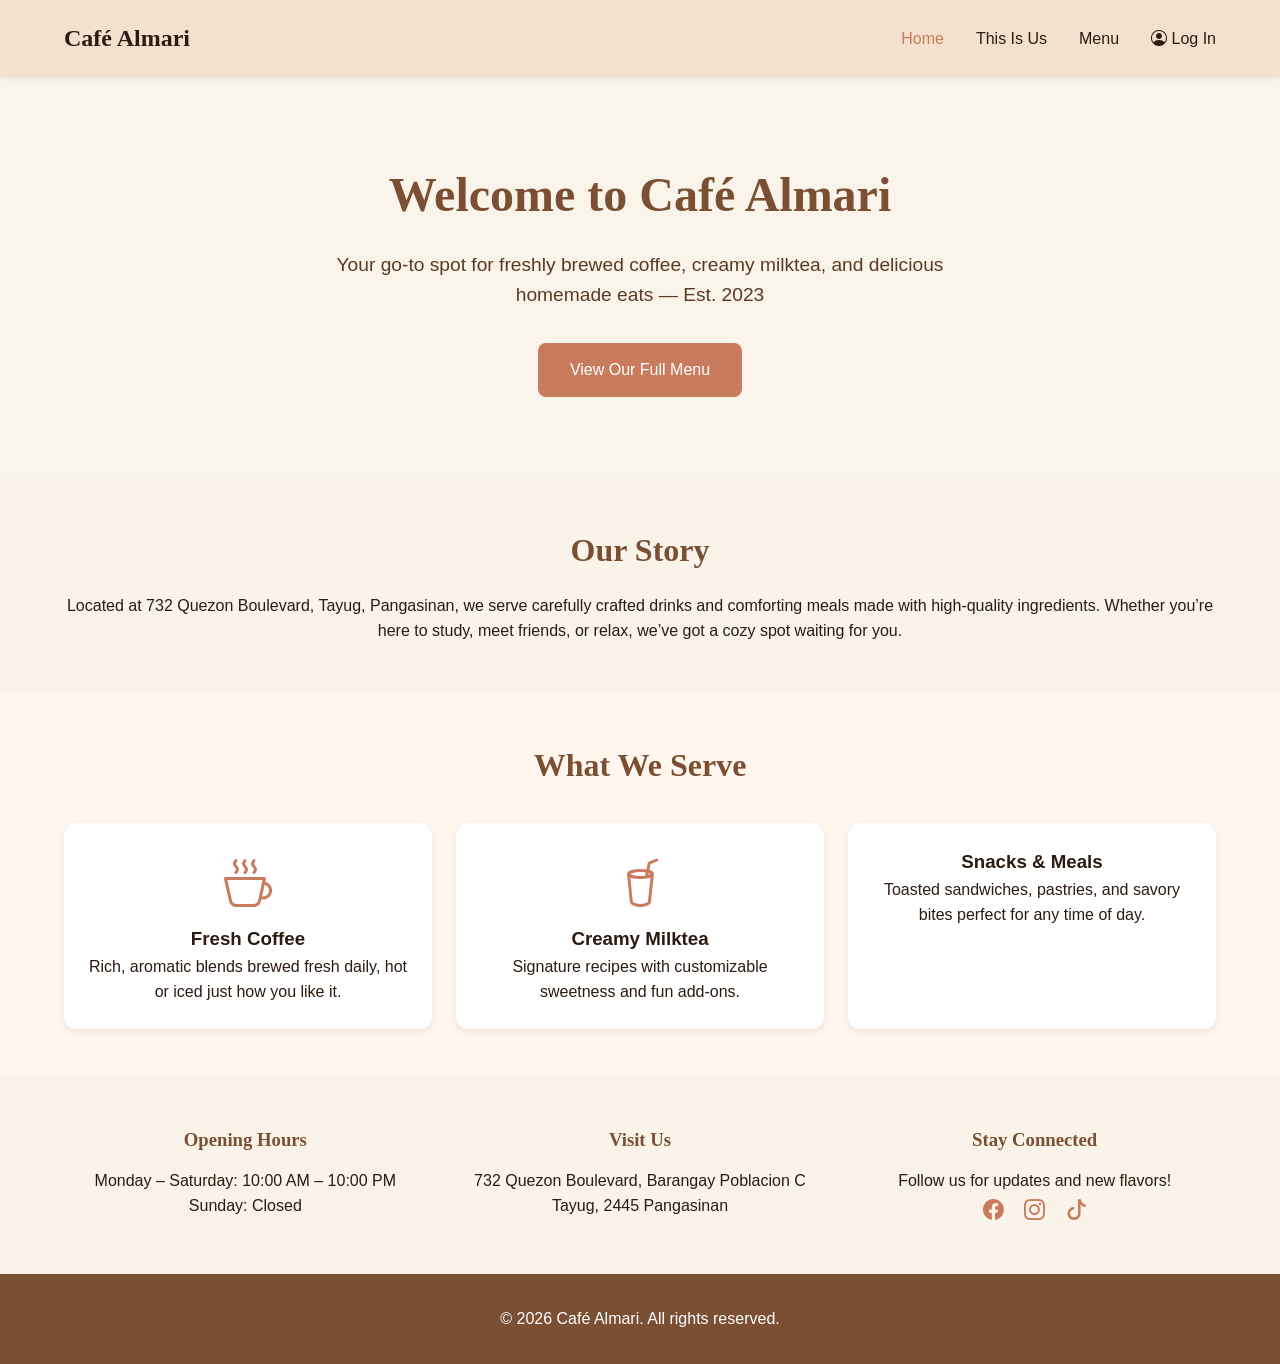
==== index.html @ 59a052a1 "added main" ====
<!DOCTYPE html>
<html lang="en">
<head>
    <meta charset="UTF-8">
    <meta name="viewport" content="width=device-width, initial-scale=1.0">
    <title>Café Almari | Your Go-To Spot for Eats & Coffee</title>
    <link rel="stylesheet" href="css/style.css">

    <link href="https://cdn.jsdelivr.net/npm/bootstrap-icons@1.11.3/font/bootstrap-icons.min.css" rel="stylesheet">
    <style>

        * {
            margin: 0;
            padding: 0;
            box-sizing: border-box;
            font-family: 'Segoe UI', Roboto, sans-serif;
        }

        body {
            background-color: #F9F3E9;
            color: #2B1B12;
            line-height: 1.6;
        }

        .container {
            width: 90%;
            max-width: 1200px;
            margin: 0 auto;
        }

        nav {
            background-color: #F3E1CD;
            padding: 1.2rem 0;
            position: sticky;
            top: 0;
            z-index: 100;
            box-shadow: 0 2px 5px rgba(0,0,0,0.05);
        }

        .nav-wrapper {
            display: flex;
            justify-content: space-between;
            align-items: center;
        }

        .brand {
            font-family: Georgia, serif;
            font-size: 1.5rem;
            font-weight: bold;
            color: #2B1B12;
            text-decoration: none;
        }

        .nav-links {
            display: flex;
            gap: 2rem;
            list-style: none;
        }

        .nav-links a {
            color: #2B1B12;
            text-decoration: none;
            font-weight: 500;
            transition: color 0.3s ease;
        }

        .nav-links a:hover, .nav-links a.active {
            color: #C97C5D;
        }

        .menu-toggle {
            display: none;
            font-size: 1.5rem;
            cursor: pointer;
            color: #2B1B12;
        }

        .hero {
            padding: 5rem 1rem;
            text-align: center;
            background: linear-gradient(rgba(249, 243, 233, 0.8), rgba(249, 243, 233, 0.8)), url('images/cafe-bg.jpg') center/cover no-repeat;
        }

        .hero h1 {
            font-family: Georgia, serif;
            font-size: 3rem;
            color: #7A4F34;
            margin-bottom: 1rem;
        }

        .hero p {
            font-size: 1.2rem;
            max-width: 700px;
            margin: 0 auto 2rem;
            color: #5A3A26;
        }

        .cta-btn {
            display: inline-block;
            padding: 0.9rem 2rem;
            background-color: #C97C5D;
            color: white;
            text-decoration: none;
            border-radius: 8px;
            font-weight: 500;
            transition: background 0.3s ease;
        }

        .cta-btn:hover {
            background-color: #B26A4C;
        }

        /* About Snippet */
        .about-snippet {
            padding: 3rem 0;
            text-align: center;
        }

        .about-snippet h2 {
            font-family: Georgia, serif;
            color: #7A4F34;
            margin-bottom: 1rem;
            font-size: 2rem;
        }

        .featured {
            padding: 3rem 0;
            background-color: #FFF7ED;
        }

        .featured h2 {
            text-align: center;
            font-family: Georgia, serif;
            color: #7A4F34;
            margin-bottom: 2rem;
            font-size: 2rem;
        }

        .featured-grid {
            display: grid;
            grid-template-columns: repeat(auto-fit, minmax(280px, 1fr));
            gap: 1.5rem;
        }

        .featured-card {
            background: white;
            border-radius: 12px;
            padding: 1.5rem;
            text-align: center;
            box-shadow: 0 3px 8px rgba(0,0,0,0.08);
            transition: transform 0.3s ease;
        }

        .featured-card:hover {
            transform: translateY(-5px);
        }

        .featured-card i {
            font-size: 3rem;
            color: #C97C5D;
            margin-bottom: 1rem;
        }

        .quick-info {
            padding: 3rem 0;
            display: grid;
            grid-template-columns: repeat(auto-fit, minmax(250px, 1fr));
            gap: 2rem;
            text-align: center;
        }

        .info-block h3 {
            color: #7A4F34;
            margin-bottom: 0.8rem;
            font-family: Georgia, serif;
        }

        @media (max-width: 768px) {
            .menu-toggle {
                display: block;
            }

            .nav-links {
                position: absolute;
                top: 100%;
                left: 0;
                width: 100%;
                background: #F3E1CD;
                flex-direction: column;
                padding: 1.5rem;
                gap: 1rem;
                display: none;
            }

            .nav-links.open {
                display: flex;
            }

            .hero h1 {
                font-size: 2rem;
            }
        }
    </style>
</head>
<body>

    <nav>
        <div class="container nav-wrapper">
            <a href="index.html" class="brand">Café Almari</a>
            <div class="menu-toggle" id="menuBtn">
                <i class="bi bi-list"></i>
            </div>
            <ul class="nav-links" id="navMenu">
                <li><a href="index.html" class="active">Home</a></li>
                <li><a href="about.html">This Is Us</a></li>
                <li><a href="menu.html">Menu</a></li>
                <li><a href="login.html"><i class="bi bi-person-circle"></i> Log In</a></li>
            </ul>
        </div>
    </nav>

    <section class="hero">
        <div class="container">
            <h1>Welcome to Café Almari</h1>
            <p>Your go-to spot for freshly brewed coffee, creamy milktea, and delicious homemade eats — Est. 2023</p>
            <a href="menu.html" class="cta-btn">View Our Full Menu</a>
        </div>
    </section>

    <section class="about-snippet container">
        <h2>Our Story</h2>
        <p>Located at 732 Quezon Boulevard, Tayug, Pangasinan, we serve carefully crafted drinks and comforting meals made with high-quality ingredients. Whether you’re here to study, meet friends, or relax, we’ve got a cozy spot waiting for you.</p>
    </section>

    <section class="featured">
        <div class="container">
            <h2>What We Serve</h2>
            <div class="featured-grid">
            <div class="featured-card">
                <i class="bi bi-cup-hot"></i>
                <h3>Fresh Coffee</h3>
                    <p>Rich, aromatic blends brewed fresh daily, hot or iced just how you like it.</p>
            </div>
             <div class="featured-card">
                    <i class="bi bi-cup-straw"></i>
                    <h3>Creamy Milktea</h3>
                    <p>Signature recipes with customizable sweetness and fun add-ons.</p>
                </div>
                <div class="featured-card">
                    <i class="bi bi-bread-slice"></i>
                    <h3>Snacks & Meals</h3>
                    <p>Toasted sandwiches, pastries, and savory bites perfect for any time of day.</p>
                </div>
            </div>
        </div>
    </section>

    <section class="quick-info container">
        <div class="info-block">
            <h3>Opening Hours</h3>
            <p>Monday – Saturday: 10:00 AM – 10:00 PM<br>Sunday: Closed</p>
        </div>
        <div class="info-block">
            <h3>Visit Us</h3>
            <p>732 Quezon Boulevard, Barangay Poblacion C<br>Tayug, 2445 Pangasinan</p>
        </div>
        <div class="info-block">
            <h3>Stay Connected</h3>
            <p>Follow us for updates and new flavors!</p>
            <p>
                <a href="#" style="color:#C97C5D; margin:0 0.5rem; font-size:1.3rem;"><i class="bi bi-facebook"></i></a>
                <a href="#" style="color:#C97C5D; margin:0 0.5rem; font-size:1.3rem;"><i class="bi bi-instagram"></i></a>
                <a href="#" style="color:#C97C5D; margin:0 0.5rem; font-size:1.3rem;"><i class="bi bi-tiktok"></i></a>
            </p>
        </div>
    </section>

    <footer style="background-color:#7A4F34; color:white; padding:2rem 0; text-align:center;">
        <div class="container">
            <p>&copy; 2026 Café Almari. All rights reserved.</p>
        </div>
    </footer>

    <script>

        const menuBtn = document.getElementById('menuBtn');
        const navMenu = document.getElementById('navMenu');
        menuBtn.addEventListener('click', () => {
            navMenu.classList.toggle('open');
        });

        document.querySelectorAll('a[href^="#"]').forEach(anchor => {
            anchor.addEventListener('click', function(e) {
                e.preventDefault();
                const target = document.querySelector(this.getAttribute('href'));
                if(target) target.scrollIntoView({behavior: 'smooth'});
            });
        });
    </script>
</body>
</html>
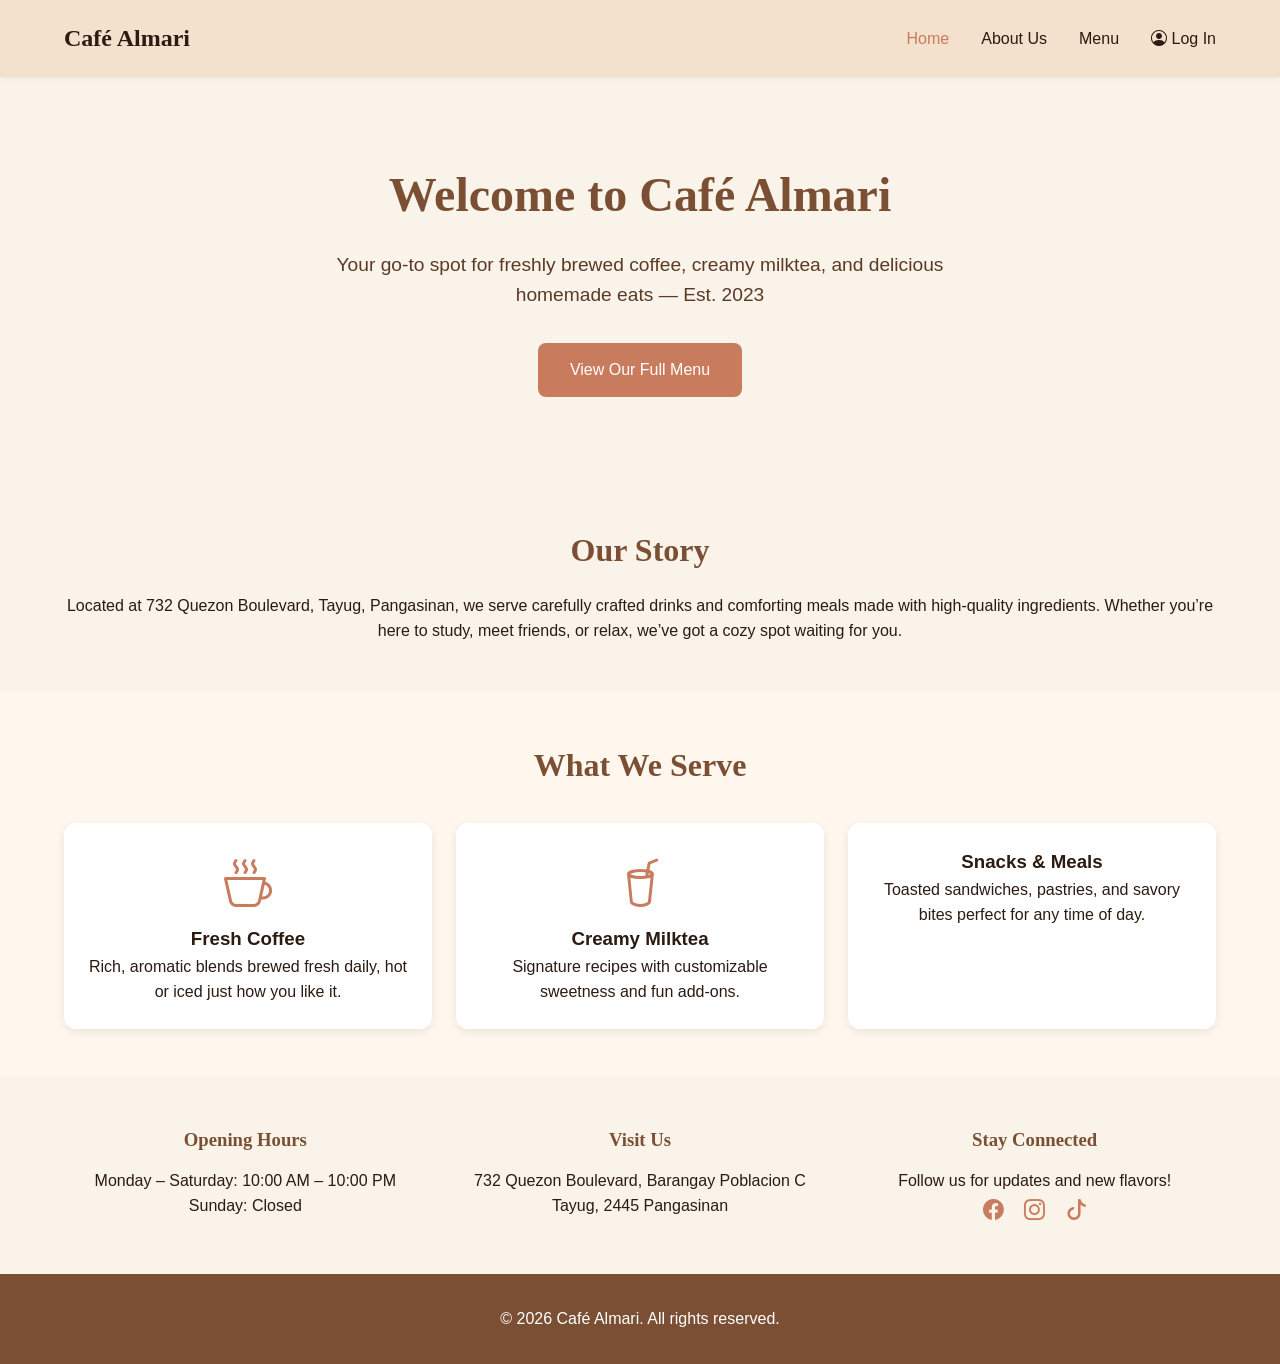
==== commit a8583c61: "Update index.html" ====
--- a/index.html
+++ b/index.html
@@ -212,9 +212,9 @@
             </div>
             <ul class="nav-links" id="navMenu">
                 <li><a href="index.html" class="active">Home</a></li>
-                <li><a href="about.html">This Is Us</a></li>
-                <li><a href="menu.html">Menu</a></li>
-                <li><a href="login.html"><i class="bi bi-person-circle"></i> Log In</a></li>
+                <li><a href="About Us.html">About Us</a></li>
+                <li><a href="Menu.html">Menu</a></li>
+                <li><a href="sign login.html"><i class="bi bi-person-circle"></i> Log In</a></li>
             </ul>
         </div>
     </nav>
@@ -298,4 +298,4 @@
         });
     </script>
 </body>
-</html>+</html>
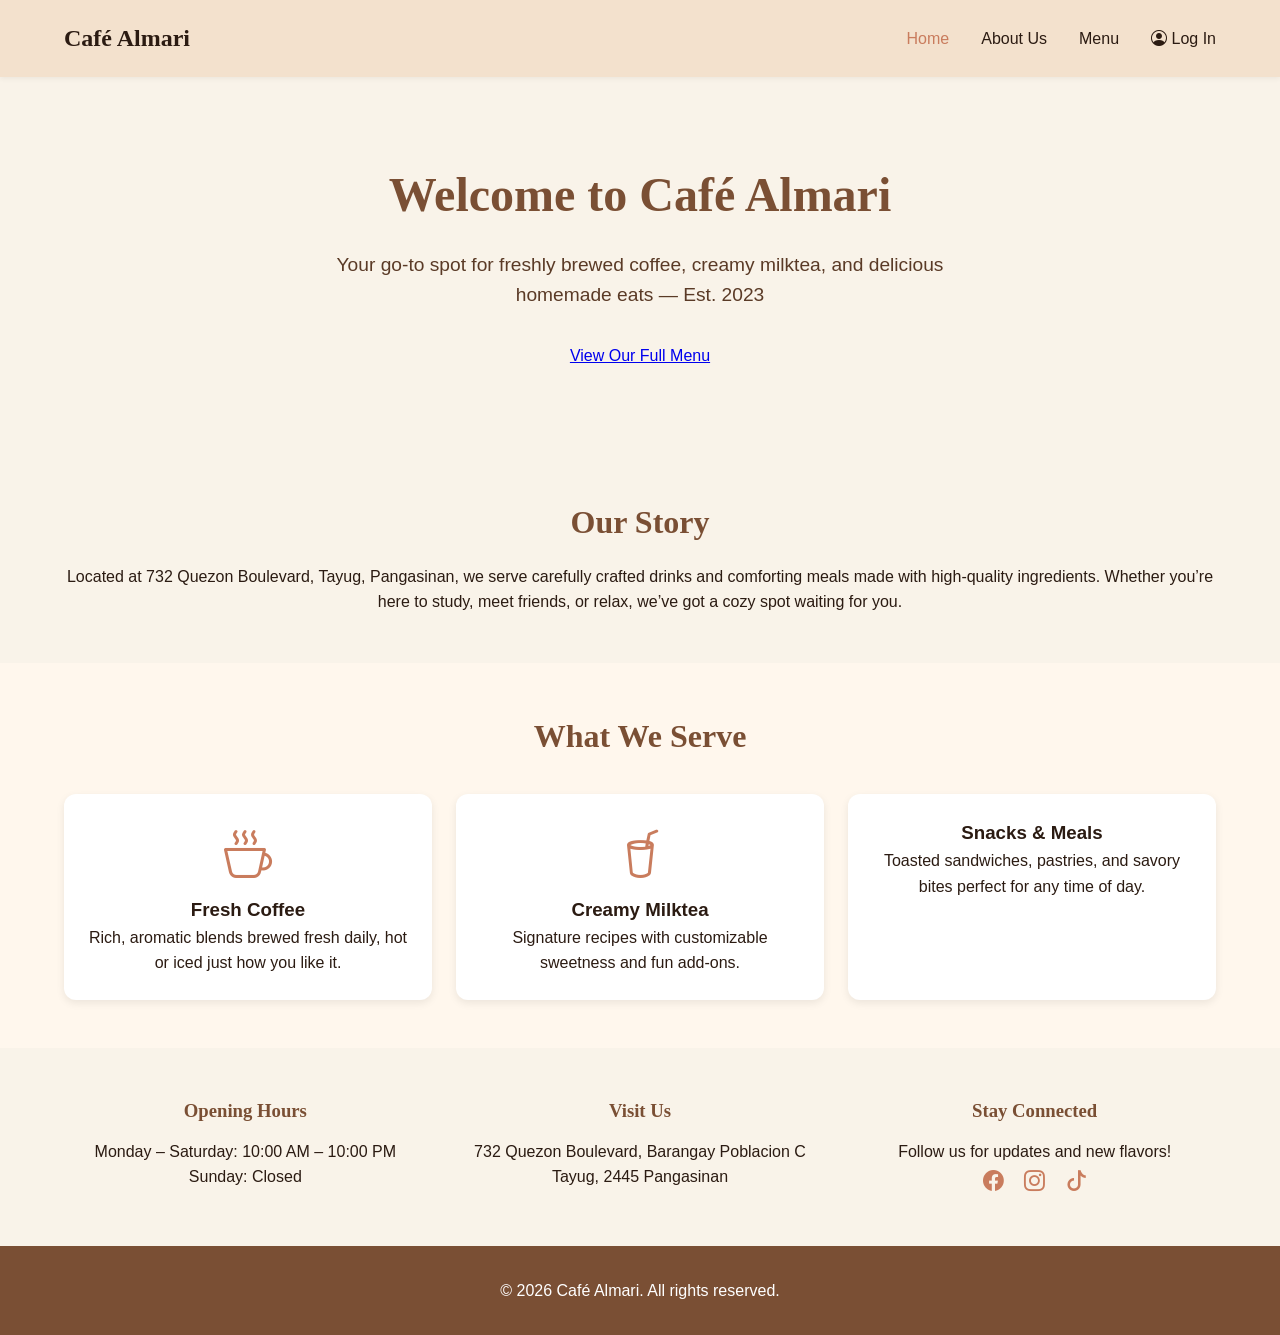
==== commit 8d7fafbc: "Update index.html" ====
--- a/index.html
+++ b/index.html
@@ -223,7 +223,7 @@
         <div class="container">
             <h1>Welcome to Café Almari</h1>
             <p>Your go-to spot for freshly brewed coffee, creamy milktea, and delicious homemade eats — Est. 2023</p>
-            <a href="menu.html" class="cta-btn">View Our Full Menu</a>
+            <a href="Menu.html" class="btn">View Our Full Menu</a>
         </div>
     </section>
 
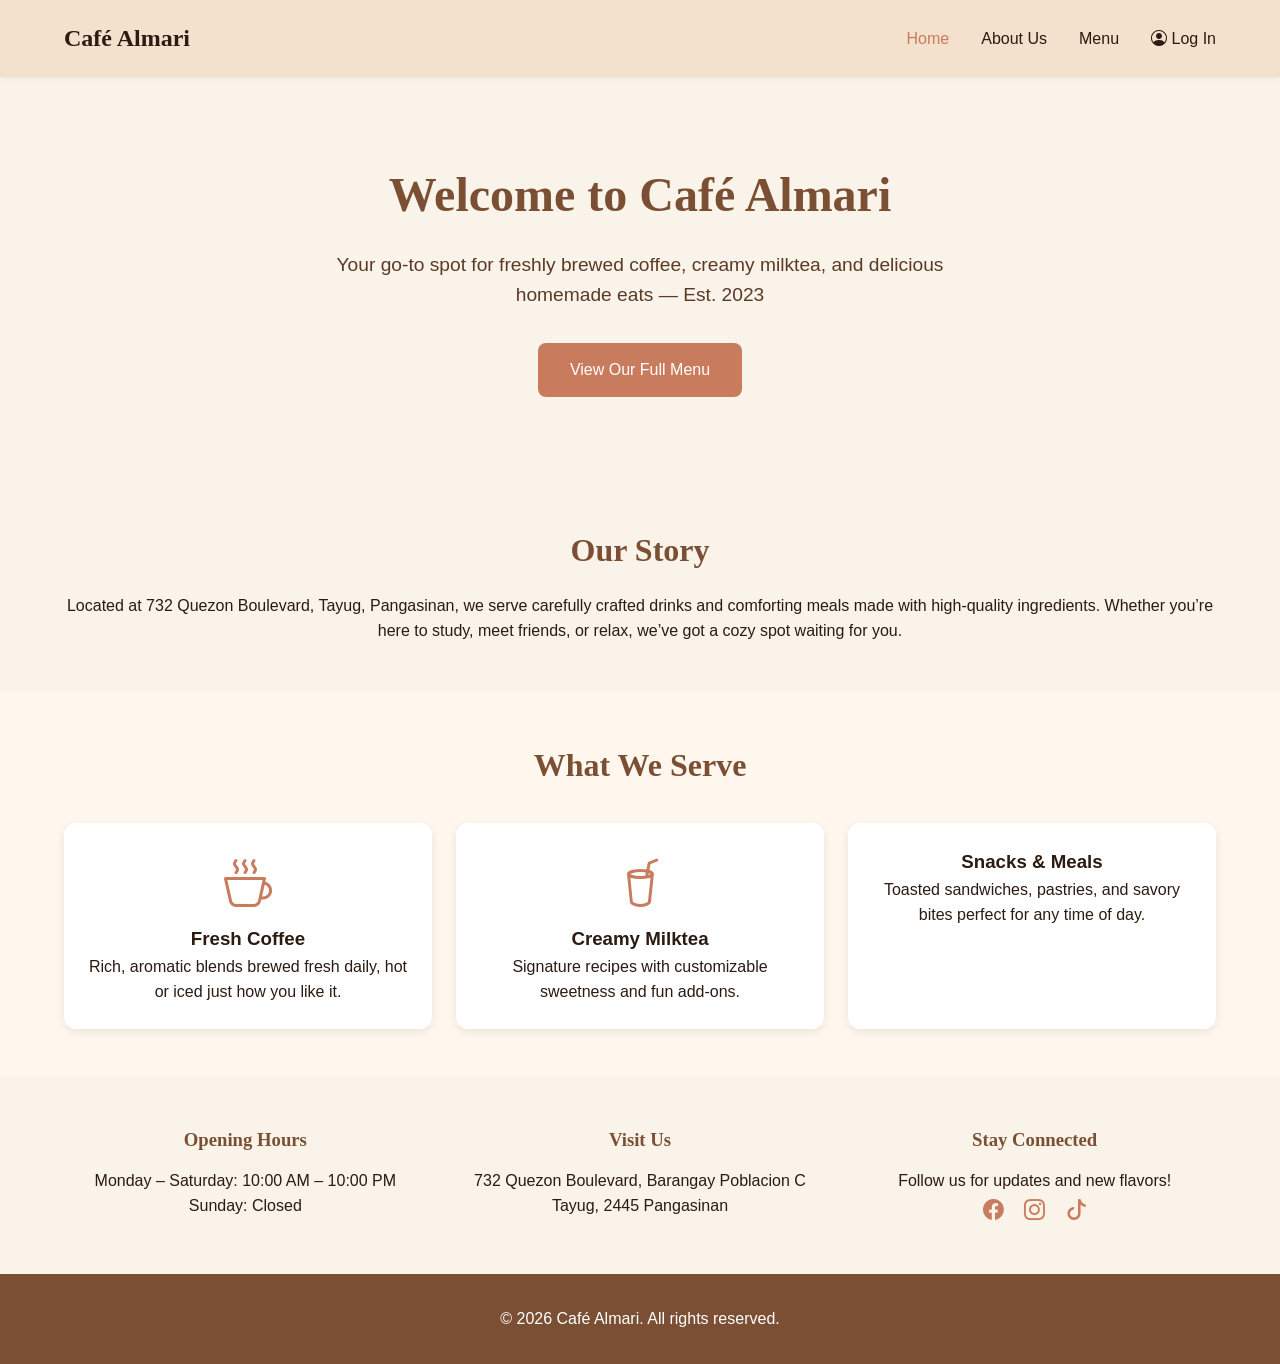
==== commit 3d05fbba: "Update index.html" ====
--- a/index.html
+++ b/index.html
@@ -223,7 +223,7 @@
         <div class="container">
             <h1>Welcome to Café Almari</h1>
             <p>Your go-to spot for freshly brewed coffee, creamy milktea, and delicious homemade eats — Est. 2023</p>
-            <a href="Menu.html" class="btn">View Our Full Menu</a>
+            <a href="Menu.html" class="cta-btn">View Our Full Menu</a>
         </div>
     </section>
 
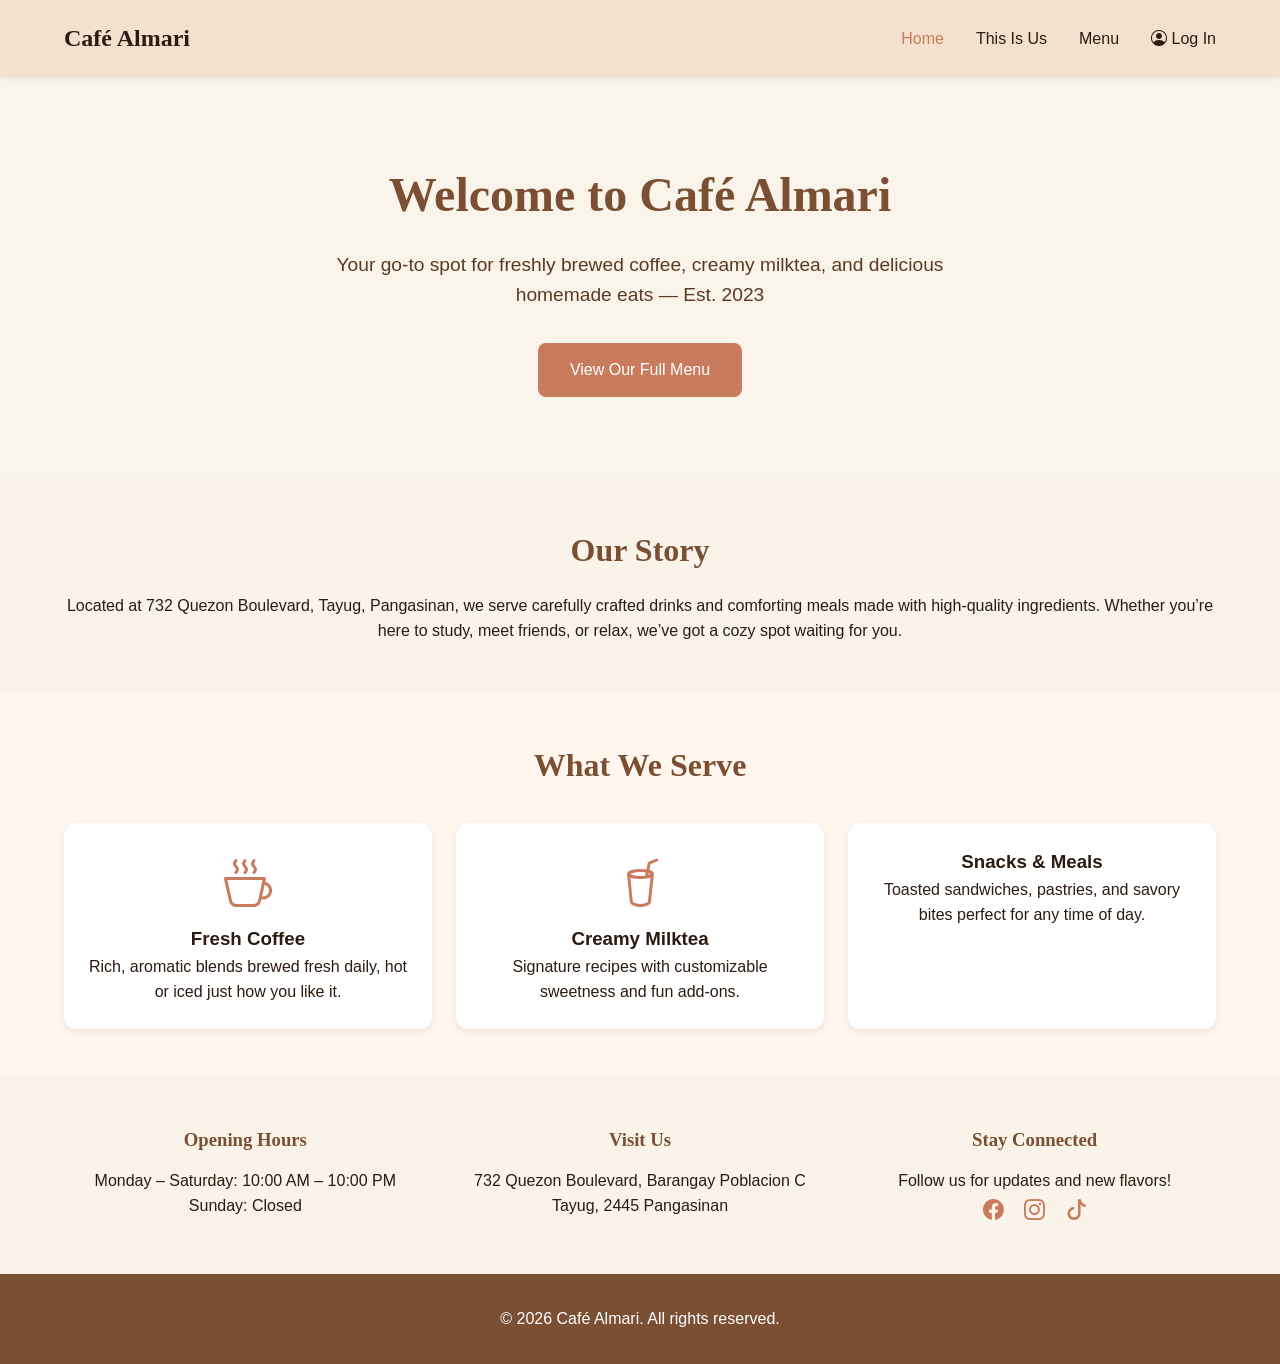
==== commit 423cccdd: "Add files via upload" ====
--- a/index.html
+++ b/index.html
@@ -212,9 +212,9 @@
             </div>
             <ul class="nav-links" id="navMenu">
                 <li><a href="index.html" class="active">Home</a></li>
-                <li><a href="About Us.html">About Us</a></li>
-                <li><a href="Menu.html">Menu</a></li>
-                <li><a href="sign login.html"><i class="bi bi-person-circle"></i> Log In</a></li>
+                <li><a href="about.html">This Is Us</a></li>
+                <li><a href="menu.html">Menu</a></li>
+                <li><a href="login.html"><i class="bi bi-person-circle"></i> Log In</a></li>
             </ul>
         </div>
     </nav>
@@ -223,7 +223,7 @@
         <div class="container">
             <h1>Welcome to Café Almari</h1>
             <p>Your go-to spot for freshly brewed coffee, creamy milktea, and delicious homemade eats — Est. 2023</p>
-            <a href="Menu.html" class="cta-btn">View Our Full Menu</a>
+            <a href="menu.html" class="cta-btn">View Our Full Menu</a>
         </div>
     </section>
 
@@ -298,4 +298,4 @@
         });
     </script>
 </body>
-</html>
+</html>
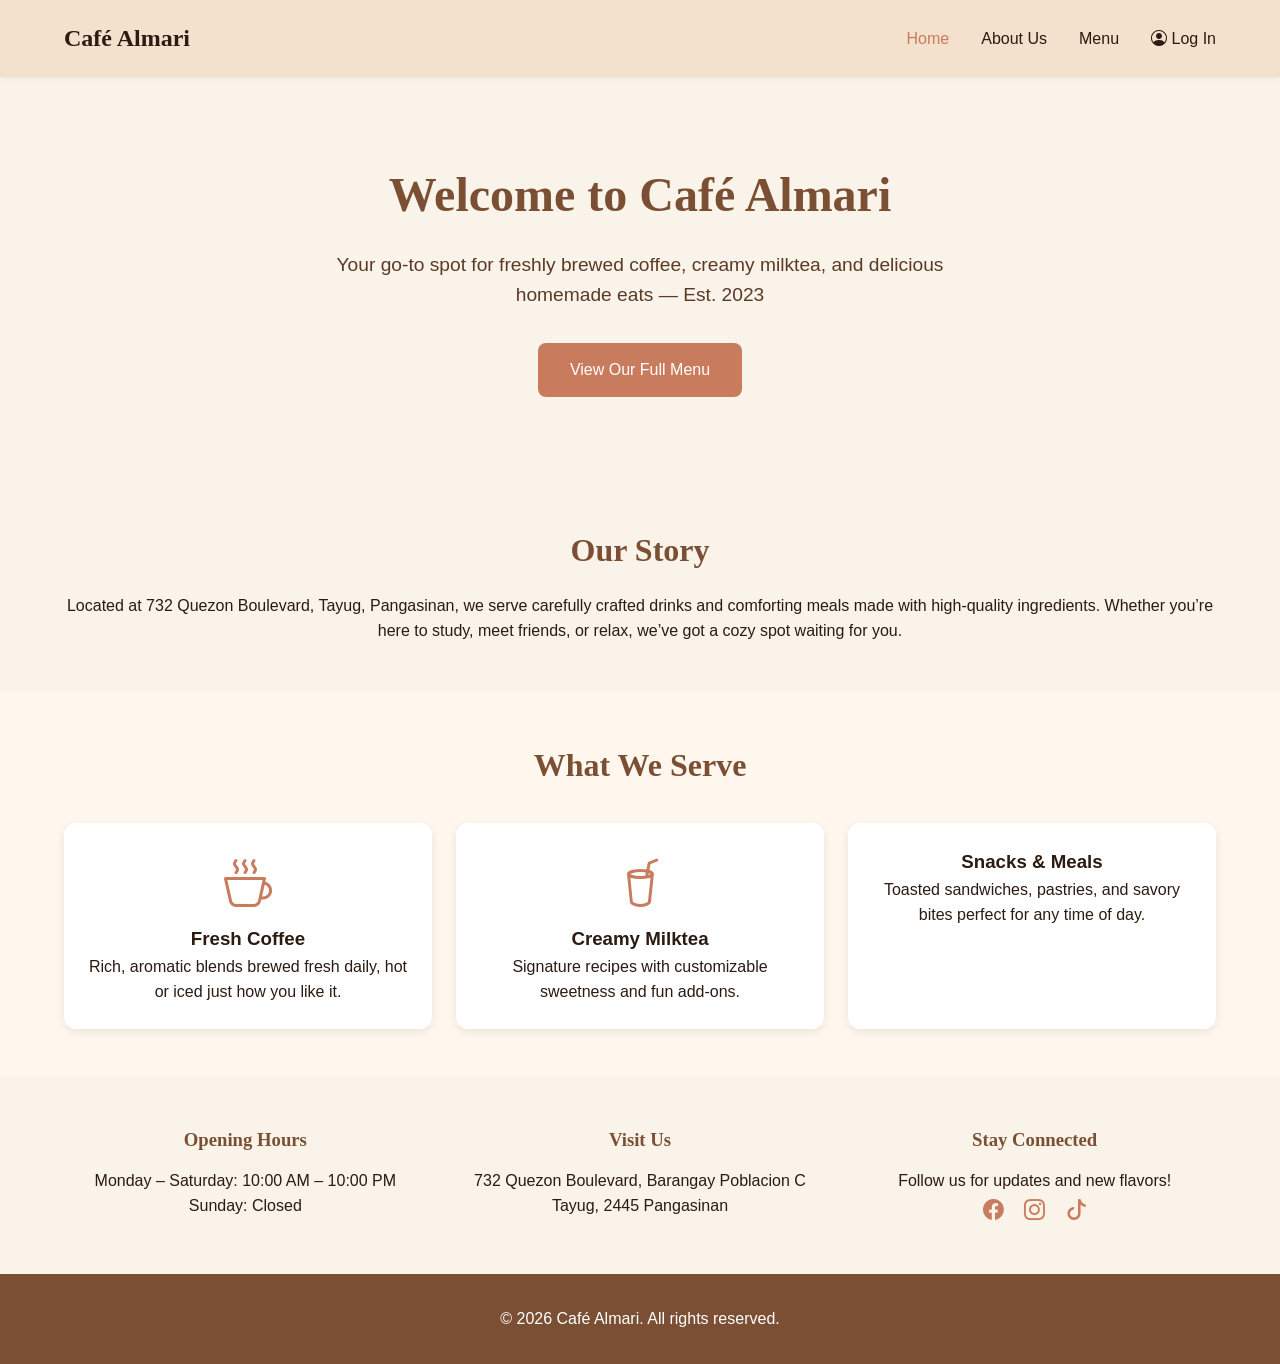
==== commit f18f21ad: "Update index.html" ====
--- a/index.html
+++ b/index.html
@@ -212,9 +212,9 @@
             </div>
             <ul class="nav-links" id="navMenu">
                 <li><a href="index.html" class="active">Home</a></li>
-                <li><a href="about.html">This Is Us</a></li>
-                <li><a href="menu.html">Menu</a></li>
-                <li><a href="login.html"><i class="bi bi-person-circle"></i> Log In</a></li>
+                <li><a href="About Us.html">About Us</a></li>
+                <li><a href="Menu.html">Menu</a></li>
+                <li><a href="sign login.html"><i class="bi bi-person-circle"></i> Log In</a></li>
             </ul>
         </div>
     </nav>
@@ -223,7 +223,7 @@
         <div class="container">
             <h1>Welcome to Café Almari</h1>
             <p>Your go-to spot for freshly brewed coffee, creamy milktea, and delicious homemade eats — Est. 2023</p>
-            <a href="menu.html" class="cta-btn">View Our Full Menu</a>
+            <a href="Menu.html" class="cta-btn">View Our Full Menu</a>
         </div>
     </section>
 
@@ -298,4 +298,4 @@
         });
     </script>
 </body>
-</html>+</html>
